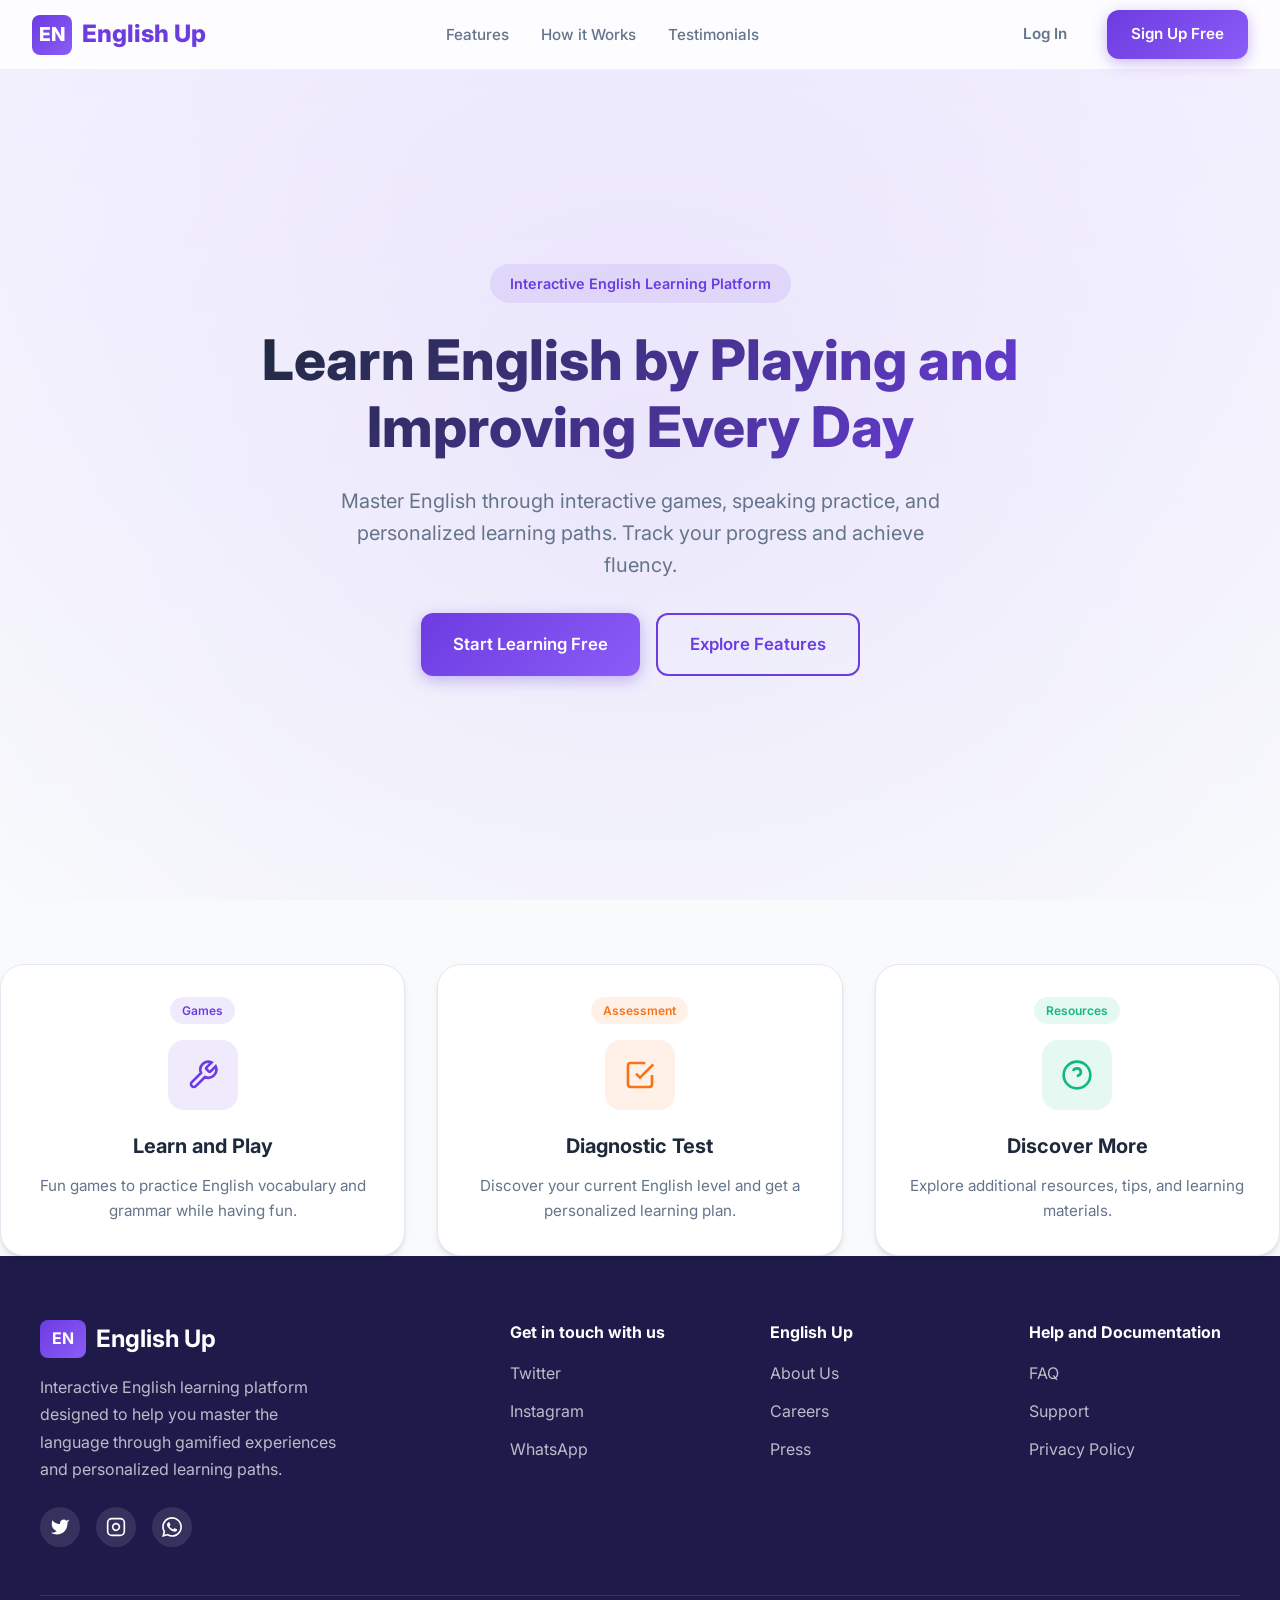
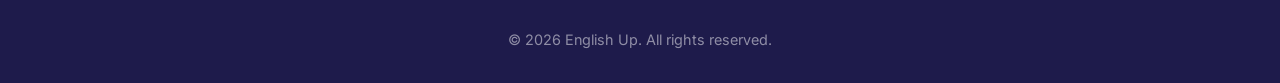
==== index.html @ 5de770d5 "feat: implement base web application structure with dashboard, learning modules, and Supabase integr" ====
<!DOCTYPE html>
<html lang="en">
<head>
  <meta charset="UTF-8">
  <meta name="viewport" content="width=device-width, initial-scale=1.0">
  <title>English Up - Learn English by Playing</title>
  <link rel="preconnect" href="https://fonts.googleapis.com">
  <link rel="preconnect" href="https://fonts.gstatic.com" crossorigin>
  <link href="https://fonts.googleapis.com/css2?family=Inter:wght@400;500;600;700;800&display=swap" rel="stylesheet">
  <link rel="stylesheet" href="css/styles.css">
</head>
<body>
  <nav class="navbar" id="navbar">
    <a href="index.html" class="nav-brand">
      <span class="brand-icon">EN</span>
      English Up
    </a>
    <ul class="nav-links">
      <li><a href="#features">Features</a></li>
      <li><a href="#how-it-works">How it Works</a></li>
      <li><a href="#testimonials">Testimonials</a></li>
    </ul>
    <div class="nav-actions">
      <a href="login.html" class="btn btn-ghost">Log In</a>
      <a href="login.html?mode=signup" class="btn btn-primary">Sign Up Free</a>
    </div>
  </nav>

  <section class="hero">
    <div class="hero-content">
      <span class="hero-badge">Interactive English Learning Platform</span>
      <h1>Learn English by Playing and Improving Every Day</h1>
      <p>Master English through interactive games, speaking practice, and personalized learning paths. Track your progress and achieve fluency.</p>
      <div class="hero-buttons">
        <a href="login.html?mode=signup" class="btn btn-primary btn-lg">Start Learning Free</a>
        <a href="#features" class="btn btn-outline btn-lg">Explore Features</a>
      </div>
    </div>
  </section>

  <section class="hero-features" id="features">
    <div class="feature-card slide-up">
      <span class="feature-tag tag-purple">Games</span>
      <div class="feature-icon purple">
        <svg width="32" height="32" fill="none" stroke="currentColor" stroke-width="2" viewBox="0 0 24 24"><path d="M14.7 6.3a1 1 0 0 0 0 1.4l1.6 1.6a1 1 0 0 0 1.4 0l3.77-3.77a6 6 0 0 1-7.94 7.94l-6.91 6.91a2.12 2.12 0 0 1-3-3l6.91-6.91a6 6 0 0 1 7.94-7.94l-3.76 3.76z"/></svg>
      </div>
      <h3>Learn and Play</h3>
      <p>Fun games to practice English vocabulary and grammar while having fun.</p>
    </div>
    <a href="login.html?mode=signup" class="feature-card slide-up" style="animation-delay: 0.1s; text-decoration: none; color: inherit;">
      <span class="feature-tag tag-orange">Assessment</span>
      <div class="feature-icon orange">
        <svg width="32" height="32" fill="none" stroke="currentColor" stroke-width="2" viewBox="0 0 24 24"><path d="M9 11l3 3L22 4"/><path d="M21 12v7a2 2 0 0 1-2 2H5a2 2 0 0 1-2-2V5a2 2 0 0 1 2-2h11"/></svg>
      </div>
      <h3>Diagnostic Test</h3>
      <p>Discover your current English level and get a personalized learning plan.</p>
    </a>
    <div class="feature-card slide-up" style="animation-delay: 0.2s">
      <span class="feature-tag tag-green">Resources</span>
      <div class="feature-icon green">
        <svg width="32" height="32" fill="none" stroke="currentColor" stroke-width="2" viewBox="0 0 24 24"><circle cx="12" cy="12" r="10"/><path d="M9.09 9a3 3 0 0 1 5.83 1c0 2-3 3-3 3"/><path d="M12 17h.01"/></svg>
      </div>
      <h3>Discover More</h3>
      <p>Explore additional resources, tips, and learning materials.</p>
    </div>
  </section>

  <section class="footer" id="footer">
    <div class="footer-content">
      <div class="footer-brand">
        <h3>
          <span class="brand-icon" style="background: var(--primary-gradient); color: white; padding: 6px 12px; border-radius: 8px; font-size: 1rem;">EN</span>
          English Up
        </h3>
        <p>Interactive English learning platform designed to help you master the language through gamified experiences and personalized learning paths.</p>
        <div class="social-links">
          <a href="#" onclick="return false;" aria-label="Twitter">
            <svg width="20" height="20" fill="currentColor" viewBox="0 0 24 24"><path d="M23 3a10.9 10.9 0 0 1-3.14 1.53 4.48 4.48 0 0 0-7.86 3v1A10.66 10.66 0 0 1 3 4s-4 9 5 13a11.64 11.64 0 0 1-7 2c9 5 20 0 20-11.5a4.5 4.5 0 0 0-.08-.83A7.72 7.72 0 0 0 23 3z"/></svg>
          </a>
          <a href="#" onclick="return false;" aria-label="Instagram">
            <svg width="20" height="20" fill="none" stroke="currentColor" stroke-width="2" viewBox="0 0 24 24"><rect x="2" y="2" width="20" height="20" rx="5" ry="5"/><path d="M16 11.37A4 4 0 1 1 12.63 8 4 4 0 0 1 16 11.37z"/><line x1="17.5" y1="6.5" x2="17.51" y2="6.5"/></svg>
          </a>
          <a href="#" onclick="return false;" aria-label="WhatsApp">
            <svg width="20" height="20" fill="currentColor" viewBox="0 0 24 24"><path d="M17.472 14.382c-.297-.149-1.758-.867-2.03-.967-.273-.099-.471-.148-.67.15-.197.297-.767.966-.94 1.164-.173.199-.347.223-.644.075-.297-.15-1.255-.463-2.39-1.475-.883-.788-1.48-1.761-1.653-2.059-.173-.297-.018-.458.13-.606.134-.133.298-.347.446-.52.149-.174.198-.298.298-.497.099-.198.05-.371-.025-.52-.075-.149-.669-1.612-.916-2.207-.242-.579-.487-.5-.669-.51-.173-.008-.371-.01-.57-.01-.198 0-.52.074-.792.372-.272.297-1.04 1.016-1.04 2.479 0 1.462 1.065 2.875 1.213 3.074.149.198 2.096 3.2 5.077 4.487.709.306 1.262.489 1.694.625.712.227 1.36.195 1.871.118.571-.085 1.758-.719 2.006-1.413.248-.694.248-1.289.173-1.413-.074-.124-.272-.198-.57-.347m-5.421 7.403h-.004a9.87 9.87 0 01-5.031-1.378l-.361-.214-3.741.982.998-3.648-.235-.374a9.86 9.86 0 01-1.51-5.26c.001-5.45 4.436-9.884 9.888-9.884 2.64 0 5.122 1.03 6.988 2.898a9.825 9.825 0 012.893 6.994c-.003 5.45-4.437 9.884-9.885 9.884m8.413-18.297A11.815 11.815 0 0012.05 0C5.495 0 .16 5.335.157 11.892c0 2.096.547 4.142 1.588 5.945L.057 24l6.305-1.654a11.882 11.882 0 005.683 1.448h.005c6.554 0 11.89-5.335 11.893-11.893a11.821 11.821 0 00-3.48-8.413z"/></svg>
          </a>
        </div>
      </div>
      <div class="footer-links">
        <h4>Get in touch with us</h4>
        <ul>
          <li><a href="#" onclick="return false;">Twitter</a></li>
          <li><a href="#" onclick="return false;">Instagram</a></li>
          <li><a href="#" onclick="return false;">WhatsApp</a></li>
        </ul>
      </div>
      <div class="footer-links">
        <h4>English Up</h4>
        <ul>
          <li><a href="#" onclick="return false;">About Us</a></li>
          <li><a href="#" onclick="return false;">Careers</a></li>
          <li><a href="#" onclick="return false;">Press</a></li>
        </ul>
      </div>
      <div class="footer-links">
        <h4>Help and Documentation</h4>
        <ul>
          <li><a href="#" onclick="return false;">FAQ</a></li>
          <li><a href="#" onclick="return false;">Support</a></li>
          <li><a href="#" onclick="return false;">Privacy Policy</a></li>
        </ul>
      </div>
    </div>
    <div class="footer-bottom">
      <p>&copy; <script>document.write(new Date().getFullYear())</script> English Up. All rights reserved.</p>
    </div>
  </section>

  <script src="js/supabase.js"></script>
  <script src="js/supabase-config.js"></script>
  <script src="js/main.js"></script>
</body>
</html>
---- css/styles.css ----
:root {
  --primary: #6C3CE1;
  --primary-dark: #5A2CC0;
  --primary-light: #8B5CF6;
  --primary-gradient: linear-gradient(135deg, #6C3CE1 0%, #8B5CF6 100%);
  --secondary: #F97316;
  --secondary-light: #FB923C;
  --success: #10B981;
  --danger: #EF4444;
  --warning: #F59E0B;
  --bg-main: #F8FAFC;
  --bg-card: #FFFFFF;
  --bg-dark: #1E1B4B;
  --text-primary: #1E293B;
  --text-secondary: #64748B;
  --text-light: #94A3B8;
  --border: #E2E8F0;
  --shadow-sm: 0 1px 2px rgba(0,0,0,0.05);
  --shadow-md: 0 4px 6px -1px rgba(0,0,0,0.1), 0 2px 4px -2px rgba(0,0,0,0.1);
  --shadow-lg: 0 10px 15px -3px rgba(0,0,0,0.1), 0 4px 6px -4px rgba(0,0,0,0.1);
  --shadow-xl: 0 20px 25px -5px rgba(0,0,0,0.1), 0 8px 10px -6px rgba(0,0,0,0.1);
  --shadow-glow: 0 0 40px rgba(108, 60, 225, 0.3);
  --radius-sm: 8px;
  --radius-md: 12px;
  --radius-lg: 16px;
  --radius-xl: 24px;
  --radius-full: 9999px;
  --transition: all 0.3s cubic-bezier(0.4, 0, 0.2, 1);
}

* {
  margin: 0;
  padding: 0;
  box-sizing: border-box;
}

body {
  font-family: 'Inter', -apple-system, BlinkMacSystemFont, 'Segoe UI', Roboto, sans-serif;
  background: var(--bg-main);
  color: var(--text-primary);
  line-height: 1.6;
  overflow-x: hidden;
}

/* ===== HEADER / NAVBAR ===== */
.navbar {
  position: fixed;
  top: 0;
  left: 0;
  right: 0;
  z-index: 1000;
  background: rgba(255, 255, 255, 0.85);
  backdrop-filter: blur(20px);
  -webkit-backdrop-filter: blur(20px);
  border-bottom: 1px solid rgba(226, 232, 240, 0.5);
  padding: 0 2rem;
  height: 70px;
  display: flex;
  align-items: center;
  justify-content: space-between;
  transition: var(--transition);
}

.navbar.scrolled {
  box-shadow: var(--shadow-md);
}

.nav-brand {
  display: flex;
  align-items: center;
  gap: 10px;
  font-size: 1.5rem;
  font-weight: 800;
  color: var(--primary);
  text-decoration: none;
}

.nav-brand .brand-icon {
  width: 40px;
  height: 40px;
  background: var(--primary-gradient);
  border-radius: var(--radius-sm);
  display: flex;
  align-items: center;
  justify-content: center;
  color: white;
  font-size: 1.2rem;
}

.nav-links {
  display: flex;
  align-items: center;
  gap: 2rem;
  list-style: none;
}

.nav-links a {
  text-decoration: none;
  color: var(--text-secondary);
  font-weight: 500;
  font-size: 0.95rem;
  transition: var(--transition);
  position: relative;
}

.nav-links a:hover {
  color: var(--primary);
}

.nav-links a::after {
  content: '';
  position: absolute;
  bottom: -4px;
  left: 0;
  width: 0;
  height: 2px;
  background: var(--primary-gradient);
  transition: var(--transition);
}

.nav-links a:hover::after {
  width: 100%;
}

.nav-actions {
  display: flex;
  align-items: center;
  gap: 1rem;
}

.nav-user {
  display: flex;
  align-items: center;
  gap: 8px;
  padding: 6px 12px;
  border-radius: var(--radius-full);
  background: var(--bg-main);
  cursor: pointer;
  transition: var(--transition);
}

.nav-user:hover {
  background: var(--border);
}

.nav-user-avatar {
  width: 32px;
  height: 32px;
  border-radius: 50%;
  background: var(--primary-gradient);
  display: flex;
  align-items: center;
  justify-content: center;
  color: white;
  font-weight: 600;
  font-size: 0.85rem;
}

/* ===== BUTTONS ===== */
.btn {
  display: inline-flex;
  align-items: center;
  justify-content: center;
  gap: 8px;
  padding: 12px 24px;
  border: none;
  border-radius: var(--radius-md);
  font-weight: 600;
  font-size: 0.95rem;
  cursor: pointer;
  transition: var(--transition);
  text-decoration: none;
}

.btn-primary {
  background: var(--primary-gradient);
  color: white;
  box-shadow: 0 4px 15px rgba(108, 60, 225, 0.35);
}

.btn-primary:hover {
  transform: translateY(-2px);
  box-shadow: 0 8px 25px rgba(108, 60, 225, 0.45);
}

.btn-secondary {
  background: var(--secondary);
  color: white;
  box-shadow: 0 4px 15px rgba(249, 115, 22, 0.35);
}

.btn-secondary:hover {
  background: var(--secondary-light);
  transform: translateY(-2px);
}

.btn-outline {
  background: transparent;
  color: var(--primary);
  border: 2px solid var(--primary);
}

.btn-outline:hover {
  background: var(--primary);
  color: white;
}

.btn-ghost {
  background: transparent;
  color: var(--text-secondary);
}

.btn-ghost:hover {
  background: var(--bg-main);
  color: var(--primary);
}

.btn-lg {
  padding: 16px 32px;
  font-size: 1.05rem;
}

.btn-sm {
  padding: 8px 16px;
  font-size: 0.85rem;
}

.btn-icon {
  width: 44px;
  height: 44px;
  padding: 0;
  border-radius: var(--radius-full);
}

/* ===== CARDS ===== */
.card {
  background: var(--bg-card);
  border-radius: var(--radius-lg);
  padding: 1.5rem;
  box-shadow: var(--shadow-sm);
  border: 1px solid var(--border);
  transition: var(--transition);
}

.card:hover {
  box-shadow: var(--shadow-lg);
  transform: translateY(-4px);
}

.card-glass {
  background: rgba(255, 255, 255, 0.7);
  backdrop-filter: blur(20px);
  border: 1px solid rgba(255, 255, 255, 0.3);
}

.card-gradient {
  background: var(--primary-gradient);
  color: white;
  border: none;
}

.card-gradient:hover {
  box-shadow: var(--shadow-glow);
}

/* ===== LANDING PAGE ===== */
.hero {
  min-height: 100vh;
  display: flex;
  align-items: center;
  justify-content: center;
  text-align: center;
  padding: 100px 2rem 60px;
  background: linear-gradient(180deg, #F3F0FF 0%, var(--bg-main) 100%);
  position: relative;
  overflow: hidden;
}

.hero::before {
  content: '';
  position: absolute;
  top: -50%;
  left: -50%;
  width: 200%;
  height: 200%;
  background: radial-gradient(circle, rgba(108, 60, 225, 0.08) 0%, transparent 50%);
  animation: pulse 8s ease-in-out infinite;
}

@keyframes pulse {
  0%, 100% { transform: scale(1); opacity: 0.5; }
  50% { transform: scale(1.1); opacity: 0.8; }
}

.hero-content {
  max-width: 800px;
  position: relative;
  z-index: 1;
}

.hero-badge {
  display: inline-flex;
  align-items: center;
  gap: 8px;
  padding: 8px 20px;
  background: rgba(108, 60, 225, 0.1);
  color: var(--primary);
  border-radius: var(--radius-full);
  font-weight: 600;
  font-size: 0.9rem;
  margin-bottom: 1.5rem;
}

.hero h1 {
  font-size: 3.5rem;
  font-weight: 800;
  line-height: 1.2;
  margin-bottom: 1.5rem;
  background: linear-gradient(135deg, var(--text-primary) 0%, var(--primary) 100%);
  -webkit-background-clip: text;
  -webkit-text-fill-color: transparent;
  background-clip: text;
}

.hero p {
  font-size: 1.25rem;
  color: var(--text-secondary);
  margin-bottom: 2rem;
  max-width: 600px;
  margin-left: auto;
  margin-right: auto;
}

.hero-buttons {
  display: flex;
  gap: 1rem;
  justify-content: center;
  flex-wrap: wrap;
}

.hero-features {
  display: grid;
  grid-template-columns: repeat(3, 1fr);
  gap: 2rem;
  margin-top: 4rem;
}

.feature-card {
  background: var(--bg-card);
  border-radius: var(--radius-xl);
  padding: 2rem;
  text-align: center;
  box-shadow: var(--shadow-md);
  border: 1px solid var(--border);
  transition: var(--transition);
  position: relative;
  overflow: hidden;
}

.feature-card::before {
  content: '';
  position: absolute;
  top: 0;
  left: 0;
  right: 0;
  height: 4px;
  background: var(--primary-gradient);
  transform: scaleX(0);
  transition: var(--transition);
}

.feature-card:hover::before {
  transform: scaleX(1);
}

.feature-card:hover {
  transform: translateY(-8px);
  box-shadow: var(--shadow-xl);
}

.feature-icon {
  width: 70px;
  height: 70px;
  border-radius: var(--radius-lg);
  display: flex;
  align-items: center;
  justify-content: center;
  font-size: 2rem;
  margin: 0 auto 1.25rem;
}

.feature-icon.purple {
  background: rgba(108, 60, 225, 0.1);
  color: var(--primary);
}

.feature-icon.orange {
  background: rgba(249, 115, 22, 0.1);
  color: var(--secondary);
}

.feature-icon.green {
  background: rgba(16, 185, 129, 0.1);
  color: var(--success);
}

.feature-card h3 {
  font-size: 1.25rem;
  font-weight: 700;
  margin-bottom: 0.75rem;
  color: var(--text-primary);
}

.feature-card p {
  color: var(--text-secondary);
  font-size: 0.95rem;
  line-height: 1.6;
}

.feature-tag {
  display: inline-block;
  padding: 4px 12px;
  border-radius: var(--radius-full);
  font-size: 0.75rem;
  font-weight: 600;
  margin-bottom: 1rem;
}

.tag-purple {
  background: rgba(108, 60, 225, 0.1);
  color: var(--primary);
}

.tag-orange {
  background: rgba(249, 115, 22, 0.1);
  color: var(--secondary);
}

.tag-green {
  background: rgba(16, 185, 129, 0.1);
  color: var(--success);
}

/* ===== FOOTER ===== */
.footer {
  background: var(--bg-dark);
  color: white;
  padding: 4rem 2rem 2rem;
}

.footer-content {
  max-width: 1200px;
  margin: 0 auto;
  display: grid;
  grid-template-columns: 2fr 1fr 1fr 1fr;
  gap: 3rem;
}

.footer-brand {
  max-width: 300px;
}

.footer-brand h3 {
  font-size: 1.5rem;
  margin-bottom: 1rem;
  display: flex;
  align-items: center;
  gap: 10px;
}

.footer-brand p {
  color: rgba(255, 255, 255, 0.7);
  line-height: 1.7;
}

.footer-links h4 {
  font-size: 1rem;
  margin-bottom: 1rem;
  color: white;
}

.footer-links ul {
  list-style: none;
}

.footer-links li {
  margin-bottom: 0.75rem;
}

.footer-links a {
  color: rgba(255, 255, 255, 0.7);
  text-decoration: none;
  transition: var(--transition);
}

.footer-links a:hover {
  color: white;
}

.footer-bottom {
  max-width: 1200px;
  margin: 3rem auto 0;
  padding-top: 2rem;
  border-top: 1px solid rgba(255, 255, 255, 0.1);
  text-align: center;
  color: rgba(255, 255, 255, 0.5);
  font-size: 0.9rem;
}

.social-links {
  display: flex;
  gap: 1rem;
  margin-top: 1.5rem;
}

.social-links a {
  width: 40px;
  height: 40px;
  border-radius: var(--radius-full);
  background: rgba(255, 255, 255, 0.1);
  display: flex;
  align-items: center;
  justify-content: center;
  color: white;
  text-decoration: none;
  transition: var(--transition);
}

.social-links a:hover {
  background: var(--primary);
  transform: translateY(-3px);
}

/* ===== LOGIN PAGE ===== */
.auth-page {
  min-height: 100vh;
  display: flex;
  align-items: center;
  justify-content: center;
  padding: 2rem;
  background: linear-gradient(135deg, #F3F0FF 0%, #EDE9FE 50%, #F8FAFC 100%);
  position: relative;
}

.auth-container {
  width: 100%;
  max-width: 440px;
  position: relative;
}

.auth-card {
  background: var(--bg-card);
  border-radius: var(--radius-xl);
  padding: 2.5rem;
  box-shadow: var(--shadow-xl);
}

.auth-header {
  text-align: center;
  margin-bottom: 2rem;
}

.auth-icon {
  width: 60px;
  height: 60px;
  border-radius: var(--radius-lg);
  background: var(--primary-gradient);
  display: flex;
  align-items: center;
  justify-content: center;
  font-size: 1.5rem;
  color: white;
  margin: 0 auto 1rem;
}

.auth-header h1 {
  font-size: 1.75rem;
  font-weight: 700;
  margin-bottom: 0.5rem;
}

.auth-header p {
  color: var(--text-secondary);
  font-size: 0.95rem;
}

.streak-badge {
  display: inline-flex;
  align-items: center;
  gap: 6px;
  padding: 6px 14px;
  background: rgba(249, 115, 22, 0.1);
  color: var(--secondary);
  border-radius: var(--radius-full);
  font-size: 0.85rem;
  font-weight: 600;
  margin-top: 0.75rem;
}

.form-group {
  margin-bottom: 1.25rem;
}

.form-group label {
  display: block;
  font-weight: 600;
  font-size: 0.9rem;
  margin-bottom: 0.5rem;
  color: var(--text-primary);
}

.form-input {
  width: 100%;
  padding: 14px 16px;
  border: 2px solid var(--border);
  border-radius: var(--radius-md);
  font-size: 1rem;
  transition: var(--transition);
  background: var(--bg-main);
}

.form-input:focus {
  outline: none;
  border-color: var(--primary);
  background: white;
  box-shadow: 0 0 0 4px rgba(108, 60, 225, 0.1);
}

.form-input::placeholder {
  color: var(--text-light);
}

.form-options {
  display: flex;
  align-items: center;
  justify-content: space-between;
  margin-bottom: 1.5rem;
}

.checkbox-label {
  display: flex;
  align-items: center;
  gap: 8px;
  cursor: pointer;
  font-size: 0.9rem;
  color: var(--text-secondary);
}

.checkbox-label input[type="checkbox"] {
  width: 18px;
  height: 18px;
  accent-color: var(--primary);
}

.forgot-link {
  color: var(--primary);
  text-decoration: none;
  font-size: 0.9rem;
  font-weight: 500;
}

.forgot-link:hover {
  text-decoration: underline;
}

.btn-google {
  width: 100%;
  padding: 14px;
  background: white;
  border: 2px solid var(--border);
  border-radius: var(--radius-md);
  font-weight: 600;
  display: flex;
  align-items: center;
  justify-content: center;
  gap: 10px;
  cursor: pointer;
  transition: var(--transition);
  font-size: 0.95rem;
}

.btn-google:hover {
  background: var(--bg-main);
  border-color: var(--text-light);
}

.auth-footer {
  text-align: center;
  margin-top: 1.5rem;
  font-size: 0.9rem;
  color: var(--text-secondary);
}

.auth-footer a {
  color: var(--primary);
  text-decoration: none;
  font-weight: 600;
}

.auth-divider {
  display: flex;
  align-items: center;
  gap: 1rem;
  margin: 1.5rem 0;
  color: var(--text-light);
  font-size: 0.85rem;
}

.auth-divider::before,
.auth-divider::after {
  content: '';
  flex: 1;
  height: 1px;
  background: var(--border);
}

.auth-features {
  display: flex;
  justify-content: center;
  gap: 2rem;
  margin-top: 1.5rem;
  flex-wrap: wrap;
}

.auth-feature {
  display: flex;
  align-items: center;
  gap: 6px;
  font-size: 0.8rem;
  color: var(--text-light);
}

.auth-feature svg {
  color: var(--success);
}

/* ===== DASHBOARD ===== */
.dashboard {
  padding-top: 90px;
  min-height: 100vh;
}

.dashboard-header {
  padding: 2rem;
  text-align: center;
}

.dashboard-header h1 {
  font-size: 2rem;
  font-weight: 700;
  margin-bottom: 0.5rem;
}

.dashboard-header p {
  color: var(--text-secondary);
}

.dashboard-content {
  max-width: 1200px;
  margin: 0 auto;
  padding: 0 2rem 2rem;
}

.section-title {
  font-size: 0.85rem;
  font-weight: 600;
  text-transform: uppercase;
  letter-spacing: 1px;
  color: var(--text-light);
  margin-bottom: 1rem;
  padding-left: 0.5rem;
}

.modules-grid {
  display: grid;
  grid-template-columns: repeat(4, 1fr);
  gap: 1.5rem;
  margin-bottom: 2rem;
}

.module-card {
  background: var(--bg-card);
  border-radius: var(--radius-xl);
  padding: 1.5rem;
  box-shadow: var(--shadow-md);
  border: 1px solid var(--border);
  transition: var(--transition);
  cursor: pointer;
  position: relative;
  overflow: hidden;
}

.module-card::after {
  content: '';
  position: absolute;
  top: 0;
  left: 0;
  right: 0;
  height: 4px;
  transition: var(--transition);
}

.module-card.learn::after { background: var(--primary-gradient); }
.module-card.speaking::after { background: linear-gradient(135deg, #10B981, #34D399); }
.module-card.writing::after { background: linear-gradient(135deg, #F59E0B, #FBBF24); }
.module-card.challenge::after { background: linear-gradient(135deg, #EF4444, #F87171); }

.module-card:hover {
  transform: translateY(-6px);
  box-shadow: var(--shadow-xl);
}

.module-icon {
  width: 50px;
  height: 50px;
  border-radius: var(--radius-md);
  display: flex;
  align-items: center;
  justify-content: center;
  font-size: 1.5rem;
  margin-bottom: 1rem;
}

.module-icon.purple { background: rgba(108, 60, 225, 0.1); color: var(--primary); }
.module-icon.green { background: rgba(16, 185, 129, 0.1); color: var(--success); }
.module-icon.yellow { background: rgba(245, 158, 11, 0.1); color: var(--warning); }
.module-icon.red { background: rgba(239, 68, 68, 0.1); color: var(--danger); }

.module-card h3 {
  font-size: 1.1rem;
  font-weight: 700;
  margin-bottom: 0.5rem;
}

.module-card p {
  font-size: 0.85rem;
  color: var(--text-secondary);
  margin-bottom: 1rem;
  line-height: 1.5;
}

.module-progress {
  margin-top: auto;
}

.progress-bar {
  height: 8px;
  background: var(--bg-main);
  border-radius: var(--radius-full);
  overflow: hidden;
  margin-bottom: 0.5rem;
}

.progress-fill {
  height: 100%;
  border-radius: var(--radius-full);
  background: var(--primary-gradient);
  transition: width 1s ease;
}

.progress-fill.green { background: linear-gradient(135deg, #10B981, #34D399); }
.progress-fill.yellow { background: linear-gradient(135deg, #F59E0B, #FBBF24); }
.progress-fill.red { background: linear-gradient(135deg, #EF4444, #F87171); }

.progress-text {
  display: flex;
  justify-content: space-between;
  font-size: 0.8rem;
  color: var(--text-secondary);
}

/* ===== CHALLENGE CARD ===== */
.challenge-banner {
  background: linear-gradient(135deg, #FEF3C7 0%, #FDE68A 100%);
  border-radius: var(--radius-xl);
  padding: 1.5rem;
  display: flex;
  align-items: center;
  justify-content: space-between;
  margin-bottom: 2rem;
  border: 1px solid #FCD34D;
}

.challenge-info h3 {
  font-size: 1.25rem;
  font-weight: 700;
  color: #92400E;
  display: flex;
  align-items: center;
  gap: 8px;
}

.challenge-info p {
  color: #A16207;
  font-size: 0.9rem;
  margin-top: 0.25rem;
}

.challenge-timer {
  display: flex;
  align-items: center;
  gap: 6px;
  color: #B45309;
  font-weight: 600;
}

/* ===== STATS ROW ===== */
.stats-row {
  display: grid;
  grid-template-columns: repeat(3, 1fr);
  gap: 1.5rem;
  margin-bottom: 2rem;
}

.stat-card {
  background: var(--bg-card);
  border-radius: var(--radius-lg);
  padding: 1.5rem;
  box-shadow: var(--shadow-sm);
  border: 1px solid var(--border);
  text-align: center;
}

.stat-card h4 {
  font-size: 0.85rem;
  font-weight: 600;
  color: var(--text-light);
  text-transform: uppercase;
  letter-spacing: 0.5px;
  margin-bottom: 0.5rem;
}

.stat-value {
  font-size: 2rem;
  font-weight: 800;
  color: var(--primary);
}

.stat-value.green { color: var(--success); }
.stat-value.orange { color: var(--secondary); }

/* ===== DAILY STREAK ===== */
.streak-section {
  background: var(--bg-card);
  border-radius: var(--radius-xl);
  padding: 1.5rem;
  box-shadow: var(--shadow-sm);
  border: 1px solid var(--border);
  margin-bottom: 2rem;
}

.streak-header {
  display: flex;
  align-items: center;
  justify-content: space-between;
  margin-bottom: 1rem;
}

.streak-header h3 {
  font-size: 1.1rem;
  font-weight: 700;
  display: flex;
  align-items: center;
  gap: 8px;
}

.streak-days {
  display: flex;
  gap: 8px;
}

.streak-day {
  width: 44px;
  height: 44px;
  border-radius: var(--radius-md);
  display: flex;
  flex-direction: column;
  align-items: center;
  justify-content: center;
  font-size: 0.7rem;
  font-weight: 600;
  border: 2px solid var(--border);
  background: var(--bg-main);
  color: var(--text-light);
}

.streak-day.completed {
  background: var(--primary-gradient);
  border-color: var(--primary);
  color: white;
}

.streak-day.today {
  border-color: var(--secondary);
  background: rgba(249, 115, 22, 0.1);
  color: var(--secondary);
}

.streak-day .day-label {
  font-size: 0.6rem;
  text-transform: uppercase;
}

/* ===== DIAGNOSTIC TEST ===== */
.test-page {
  padding-top: 90px;
  min-height: 100vh;
  background: var(--bg-main);
}

.test-container {
  max-width: 800px;
  margin: 0 auto;
  padding: 2rem;
}

.test-header {
  text-align: center;
  margin-bottom: 2rem;
}

.test-header h1 {
  font-size: 1.75rem;
  font-weight: 700;
  margin-bottom: 0.5rem;
}

.test-header p {
  color: var(--text-secondary);
}

.test-progress {
  display: flex;
  align-items: center;
  gap: 0.5rem;
  margin-bottom: 2rem;
}

.test-progress-bar {
  flex: 1;
  height: 8px;
  background: var(--border);
  border-radius: var(--radius-full);
  overflow: hidden;
}

.test-progress-fill {
  height: 100%;
  background: var(--primary-gradient);
  border-radius: var(--radius-full);
  transition: width 0.5s ease;
}

.test-progress-text {
  font-weight: 600;
  color: var(--primary);
  font-size: 0.9rem;
  min-width: 50px;
  text-align: right;
}

.question-card {
  background: var(--bg-card);
  border-radius: var(--radius-xl);
  padding: 2rem;
  box-shadow: var(--shadow-md);
  border: 1px solid var(--border);
  margin-bottom: 1.5rem;
}

.question-number {
  display: inline-flex;
  align-items: center;
  gap: 6px;
  padding: 4px 12px;
  background: rgba(108, 60, 225, 0.1);
  color: var(--primary);
  border-radius: var(--radius-full);
  font-size: 0.8rem;
  font-weight: 600;
  margin-bottom: 1rem;
}

.question-text {
  font-size: 1.1rem;
  font-weight: 600;
  margin-bottom: 1.5rem;
  line-height: 1.6;
}

.options-list {
  display: flex;
  flex-direction: column;
  gap: 0.75rem;
}

.option-item {
  display: flex;
  align-items: center;
  gap: 12px;
  padding: 14px 16px;
  border: 2px solid var(--border);
  border-radius: var(--radius-md);
  cursor: pointer;
  transition: var(--transition);
}

.option-item:hover {
  border-color: var(--primary-light);
  background: rgba(108, 60, 225, 0.03);
}

.option-item.selected {
  border-color: var(--primary);
  background: rgba(108, 60, 225, 0.05);
}

.option-item.correct {
  border-color: var(--success);
  background: rgba(16, 185, 129, 0.05);
}

.option-item.incorrect {
  border-color: var(--danger);
  background: rgba(239, 68, 68, 0.05);
}

.option-radio {
  width: 22px;
  height: 22px;
  border: 2px solid var(--border);
  border-radius: 50%;
  display: flex;
  align-items: center;
  justify-content: center;
  flex-shrink: 0;
  transition: var(--transition);
}

.option-item.selected .option-radio {
  border-color: var(--primary);
  background: var(--primary);
}

.option-item.selected .option-radio::after {
  content: '';
  width: 8px;
  height: 8px;
  background: white;
  border-radius: 50%;
}

.option-text {
  font-weight: 500;
}

.question-nav {
  display: flex;
  justify-content: space-between;
  margin-top: 2rem;
}

/* ===== ACTIVITIES PAGE ===== */
.activities-page {
  padding-top: 90px;
  min-height: 100vh;
}

.activities-container {
  max-width: 1200px;
  margin: 0 auto;
  padding: 2rem;
  display: grid;
  grid-template-columns: 250px 1fr;
  gap: 2rem;
}

.sidebar {
  background: var(--bg-card);
  border-radius: var(--radius-xl);
  padding: 1.5rem;
  box-shadow: var(--shadow-sm);
  border: 1px solid var(--border);
  height: fit-content;
  position: sticky;
  top: 90px;
}

.sidebar-title {
  font-size: 0.85rem;
  font-weight: 600;
  text-transform: uppercase;
  letter-spacing: 1px;
  color: var(--text-light);
  margin-bottom: 1rem;
}

.sidebar-menu {
  list-style: none;
}

.sidebar-menu li {
  margin-bottom: 0.5rem;
}

.sidebar-menu a {
  display: flex;
  align-items: center;
  gap: 10px;
  padding: 12px 14px;
  border-radius: var(--radius-md);
  text-decoration: none;
  color: var(--text-secondary);
  font-weight: 500;
  transition: var(--transition);
}

.sidebar-menu a:hover {
  background: var(--bg-main);
  color: var(--primary);
}

.sidebar-menu a.active {
  background: var(--primary);
  color: white;
}

.activity-main {
  min-width: 0;
}

.activity-header {
  display: flex;
  align-items: center;
  justify-content: space-between;
  margin-bottom: 1.5rem;
}

.activity-header h1 {
  font-size: 1.5rem;
  font-weight: 700;
}

.activity-content {
  background: var(--bg-card);
  border-radius: var(--radius-xl);
  padding: 2rem;
  box-shadow: var(--shadow-md);
  border: 1px solid var(--border);
}

.instruction-box {
  background: var(--bg-main);
  border-radius: var(--radius-md);
  padding: 1.25rem;
  margin-bottom: 1.5rem;
  border-left: 4px solid var(--primary);
}

.instruction-box h4 {
  font-size: 0.85rem;
  color: var(--text-light);
  text-transform: uppercase;
  letter-spacing: 0.5px;
  margin-bottom: 0.5rem;
}

.instruction-box p {
  color: var(--text-primary);
  font-weight: 500;
}

.fill-blank {
  font-size: 1.1rem;
  line-height: 2;
  margin-bottom: 1.5rem;
}

.blank {
  display: inline-block;
  min-width: 120px;
  border-bottom: 2px dashed var(--primary);
  margin: 0 4px;
  padding: 2px 8px;
  color: var(--primary);
  font-weight: 600;
}

.answer-options {
  display: grid;
  grid-template-columns: repeat(2, 1fr);
  gap: 1rem;
  margin-bottom: 1.5rem;
}

.answer-option {
  padding: 14px 16px;
  border: 2px solid var(--border);
  border-radius: var(--radius-md);
  text-align: center;
  cursor: pointer;
  transition: var(--transition);
  font-weight: 500;
}

.answer-option:hover {
  border-color: var(--primary-light);
}

.answer-option.selected {
  border-color: var(--primary);
  background: rgba(108, 60, 225, 0.05);
}

.feedback-box {
  padding: 1.25rem;
  border-radius: var(--radius-md);
  margin-bottom: 1.5rem;
}

.feedback-box.correct {
  background: rgba(16, 185, 129, 0.1);
  border: 1px solid rgba(16, 185, 129, 0.3);
}

.feedback-box.incorrect {
  background: rgba(239, 68, 68, 0.1);
  border: 1px solid rgba(239, 68, 68, 0.3);
}

.feedback-title {
  display: flex;
  align-items: center;
  gap: 8px;
  font-weight: 700;
  margin-bottom: 0.5rem;
}

.feedback-box.correct .feedback-title { color: var(--success); }
.feedback-box.incorrect .feedback-title { color: var(--danger); }

.feedback-text {
  font-size: 0.9rem;
  color: var(--text-secondary);
  line-height: 1.6;
}

.stats-sidebar {
  background: var(--bg-card);
  border-radius: var(--radius-xl);
  padding: 1.5rem;
  box-shadow: var(--shadow-sm);
  border: 1px solid var(--border);
  margin-top: 1.5rem;
}

.stats-sidebar h3 {
  font-size: 1.1rem;
  font-weight: 700;
  margin-bottom: 1rem;
  display: flex;
  align-items: center;
  gap: 8px;
}

.stat-row {
  display: flex;
  justify-content: space-between;
  align-items: center;
  padding: 0.75rem 0;
  border-bottom: 1px solid var(--border);
}

.stat-row:last-child {
  border-bottom: none;
}

.stat-label {
  color: var(--text-secondary);
  font-size: 0.9rem;
}

.stat-number {
  font-weight: 700;
  font-size: 1.1rem;
}

.stat-number.green { color: var(--success); }
.stat-number.red { color: var(--danger); }

/* ===== SPEAKING PAGE ===== */
.speaking-page {
  padding-top: 90px;
  min-height: 100vh;
}

.speaking-container {
  max-width: 900px;
  margin: 0 auto;
  padding: 2rem;
}

.speaking-content {
  background: var(--bg-card);
  border-radius: var(--radius-xl);
  padding: 2rem;
  box-shadow: var(--shadow-md);
  border: 1px solid var(--border);
  text-align: center;
}

.sentence-display {
  background: var(--bg-main);
  border-radius: var(--radius-lg);
  padding: 2rem;
  margin-bottom: 2rem;
  font-size: 1.25rem;
  font-weight: 500;
  line-height: 1.6;
  color: var(--text-primary);
}

.recording-section {
  margin-bottom: 2rem;
}

.mic-status {
  display: flex;
  justify-content: center;
  gap: 2rem;
  margin-bottom: 1.5rem;
}

.mic-indicator {
  display: flex;
  flex-direction: column;
  align-items: center;
  gap: 0.5rem;
}

.mic-dot {
  width: 48px;
  height: 48px;
  border-radius: 50%;
  display: flex;
  align-items: center;
  justify-content: center;
  font-size: 1.25rem;
}

.mic-dot.active {
  background: rgba(16, 185, 129, 0.1);
  color: var(--success);
}

.mic-dot.recording {
  background: rgba(239, 68, 68, 0.1);
  color: var(--danger);
  animation: pulse-red 1.5s infinite;
}

.mic-dot.pending {
  background: rgba(245, 158, 11, 0.1);
  color: var(--warning);
}

.mic-dot.idle {
  background: var(--bg-main);
  color: var(--text-light);
}

@keyframes pulse-red {
  0%, 100% { transform: scale(1); box-shadow: 0 0 0 0 rgba(239, 68, 68, 0.4); }
  50% { transform: scale(1.05); box-shadow: 0 0 0 10px rgba(239, 68, 68, 0); }
}

.mic-label {
  font-size: 0.8rem;
  color: var(--text-secondary);
}

.record-btn {
  width: 80px;
  height: 80px;
  border-radius: 50%;
  background: var(--danger);
  border: none;
  color: white;
  font-size: 2rem;
  cursor: pointer;
  transition: var(--transition);
  box-shadow: 0 4px 20px rgba(239, 68, 68, 0.4);
}

.record-btn:hover {
  transform: scale(1.1);
}

.record-btn.recording {
  animation: pulse-record 1.5s infinite;
}

@keyframes pulse-record {
  0%, 100% { box-shadow: 0 0 0 0 rgba(239, 68, 68, 0.4); }
  50% { box-shadow: 0 0 0 20px rgba(239, 68, 68, 0); }
}

.pronunciation-score {
  background: var(--bg-main);
  border-radius: var(--radius-lg);
  padding: 1.5rem;
  margin-top: 1.5rem;
}

.score-value {
  font-size: 3rem;
  font-weight: 800;
  color: var(--success);
}

.score-label {
  font-size: 0.9rem;
  color: var(--text-secondary);
  margin-top: 0.25rem;
}

.tips-box {
  background: rgba(108, 60, 225, 0.05);
  border: 1px solid rgba(108, 60, 225, 0.2);
  border-radius: var(--radius-md);
  padding: 1.25rem;
  margin-top: 1.5rem;
  text-align: left;
}

.tips-box h4 {
  color: var(--primary);
  font-size: 0.9rem;
  margin-bottom: 0.5rem;
}

.tips-box p {
  font-size: 0.9rem;
  color: var(--text-secondary);
  line-height: 1.6;
}

/* ===== PROGRESS PAGE ===== */
.progress-page {
  padding-top: 90px;
  min-height: 100vh;
}

.progress-container {
  max-width: 1200px;
  margin: 0 auto;
  padding: 2rem;
}

.progress-header {
  display: flex;
  align-items: center;
  justify-content: space-between;
  margin-bottom: 2rem;
}

.progress-header h1 {
  font-size: 1.75rem;
  font-weight: 700;
}

.progress-tabs {
  display: flex;
  gap: 0.5rem;
}

.progress-tab {
  padding: 8px 20px;
  border-radius: var(--radius-full);
  border: none;
  background: var(--bg-card);
  color: var(--text-secondary);
  font-weight: 500;
  cursor: pointer;
  transition: var(--transition);
}

.progress-tab.active {
  background: var(--primary);
  color: white;
}

.progress-tab:hover:not(.active) {
  background: var(--bg-main);
}

.level-badge {
  display: inline-flex;
  align-items: center;
  gap: 8px;
  padding: 8px 20px;
  background: var(--primary-gradient);
  color: white;
  border-radius: var(--radius-full);
  font-weight: 700;
  font-size: 1.1rem;
  margin-bottom: 2rem;
}

.overview-grid {
  display: grid;
  grid-template-columns: repeat(4, 1fr);
  gap: 1.5rem;
  margin-bottom: 2rem;
}

.overview-card {
  background: var(--bg-card);
  border-radius: var(--radius-xl);
  padding: 1.5rem;
  box-shadow: var(--shadow-sm);
  border: 1px solid var(--border);
  text-align: center;
}

.overview-card .icon {
  width: 50px;
  height: 50px;
  border-radius: var(--radius-md);
  display: flex;
  align-items: center;
  justify-content: center;
  font-size: 1.5rem;
  margin: 0 auto 1rem;
}

.overview-card .icon.purple { background: rgba(108, 60, 225, 0.1); color: var(--primary); }
.overview-card .icon.green { background: rgba(16, 185, 129, 0.1); color: var(--success); }
.overview-card .icon.orange { background: rgba(249, 115, 22, 0.1); color: var(--secondary); }
.overview-card .icon.blue { background: rgba(59, 130, 246, 0.1); color: #3B82F6; }

.overview-card .value {
  font-size: 2rem;
  font-weight: 800;
  color: var(--text-primary);
  margin-bottom: 0.25rem;
}

.overview-card .label {
  font-size: 0.85rem;
  color: var(--text-secondary);
}

.modules-overview {
  display: grid;
  grid-template-columns: repeat(2, 1fr);
  gap: 1.5rem;
  margin-bottom: 2rem;
}

.module-overview-card {
  background: var(--bg-card);
  border-radius: var(--radius-xl);
  padding: 1.5rem;
  box-shadow: var(--shadow-sm);
  border: 1px solid var(--border);
}

.module-overview-header {
  display: flex;
  align-items: center;
  justify-content: space-between;
  margin-bottom: 1rem;
}

.module-overview-header h3 {
  font-size: 1.1rem;
  font-weight: 700;
}

.module-overview-header .percentage {
  font-weight: 700;
  color: var(--primary);
}

.accuracy-bars {
  display: flex;
  flex-direction: column;
  gap: 1rem;
}

.accuracy-item {
  display: flex;
  align-items: center;
  gap: 1rem;
}

.accuracy-item .label {
  min-width: 80px;
  font-size: 0.85rem;
  color: var(--text-secondary);
}

.accuracy-item .bar {
  flex: 1;
  height: 10px;
  background: var(--bg-main);
  border-radius: var(--radius-full);
  overflow: hidden;
}

.accuracy-item .fill {
  height: 100%;
  border-radius: var(--radius-full);
  transition: width 1s ease;
}

.accuracy-item .fill.purple { background: var(--primary-gradient); }
.accuracy-item .fill.green { background: linear-gradient(135deg, #10B981, #34D399); }
.accuracy-item .fill.yellow { background: linear-gradient(135deg, #F59E0B, #FBBF24); }
.accuracy-item .fill.blue { background: linear-gradient(135deg, #3B82F6, #60A5FA); }

.accuracy-item .value {
  min-width: 45px;
  text-align: right;
  font-weight: 600;
  font-size: 0.9rem;
}

/* ===== UTILITIES ===== */
.text-center { text-align: center; }
.mt-1 { margin-top: 0.5rem; }
.mt-2 { margin-top: 1rem; }
.mt-3 { margin-top: 1.5rem; }
.mb-1 { margin-bottom: 0.5rem; }
.mb-2 { margin-bottom: 1rem; }
.mb-3 { margin-bottom: 1.5rem; }
.flex { display: flex; }
.items-center { align-items: center; }
.justify-between { justify-content: space-between; }
.gap-1 { gap: 0.5rem; }
.gap-2 { gap: 1rem; }

/* ===== RESPONSIVE ===== */
@media (max-width: 1024px) {
  .modules-grid {
    grid-template-columns: repeat(2, 1fr);
  }
  
  .overview-grid {
    grid-template-columns: repeat(2, 1fr);
  }
  
  .activities-container {
    grid-template-columns: 1fr;
  }
  
  .sidebar {
    position: static;
  }
  
  .footer-content {
    grid-template-columns: repeat(2, 1fr);
  }
}

@media (max-width: 768px) {
  .hero h1 {
    font-size: 2.5rem;
  }
  
  .hero-features {
    grid-template-columns: 1fr;
  }
  
  .modules-grid {
    grid-template-columns: 1fr;
  }
  
  .stats-row {
    grid-template-columns: 1fr;
  }
  
  .navbar {
    padding: 0 1rem;
  }
  
  .nav-links {
    display: none;
  }
  
  .footer-content {
    grid-template-columns: 1fr;
  }
  
  .mic-status {
    flex-wrap: wrap;
  }
  
  .answer-options {
    grid-template-columns: 1fr;
  }
  
  .modules-overview {
    grid-template-columns: 1fr;
  }
}

/* ===== ANIMATIONS ===== */
.fade-in {
  animation: fadeIn 0.5s ease forwards;
}

@keyframes fadeIn {
  from { opacity: 0; transform: translateY(20px); }
  to { opacity: 1; transform: translateY(0); }
}

.slide-up {
  animation: slideUp 0.6s ease forwards;
}

@keyframes slideUp {
  from { opacity: 0; transform: translateY(40px); }
  to { opacity: 1; transform: translateY(0); }
}

.scale-in {
  animation: scaleIn 0.4s ease forwards;
}

@keyframes scaleIn {
  from { opacity: 0; transform: scale(0.9); }
  to { opacity: 1; transform: scale(1); }
}
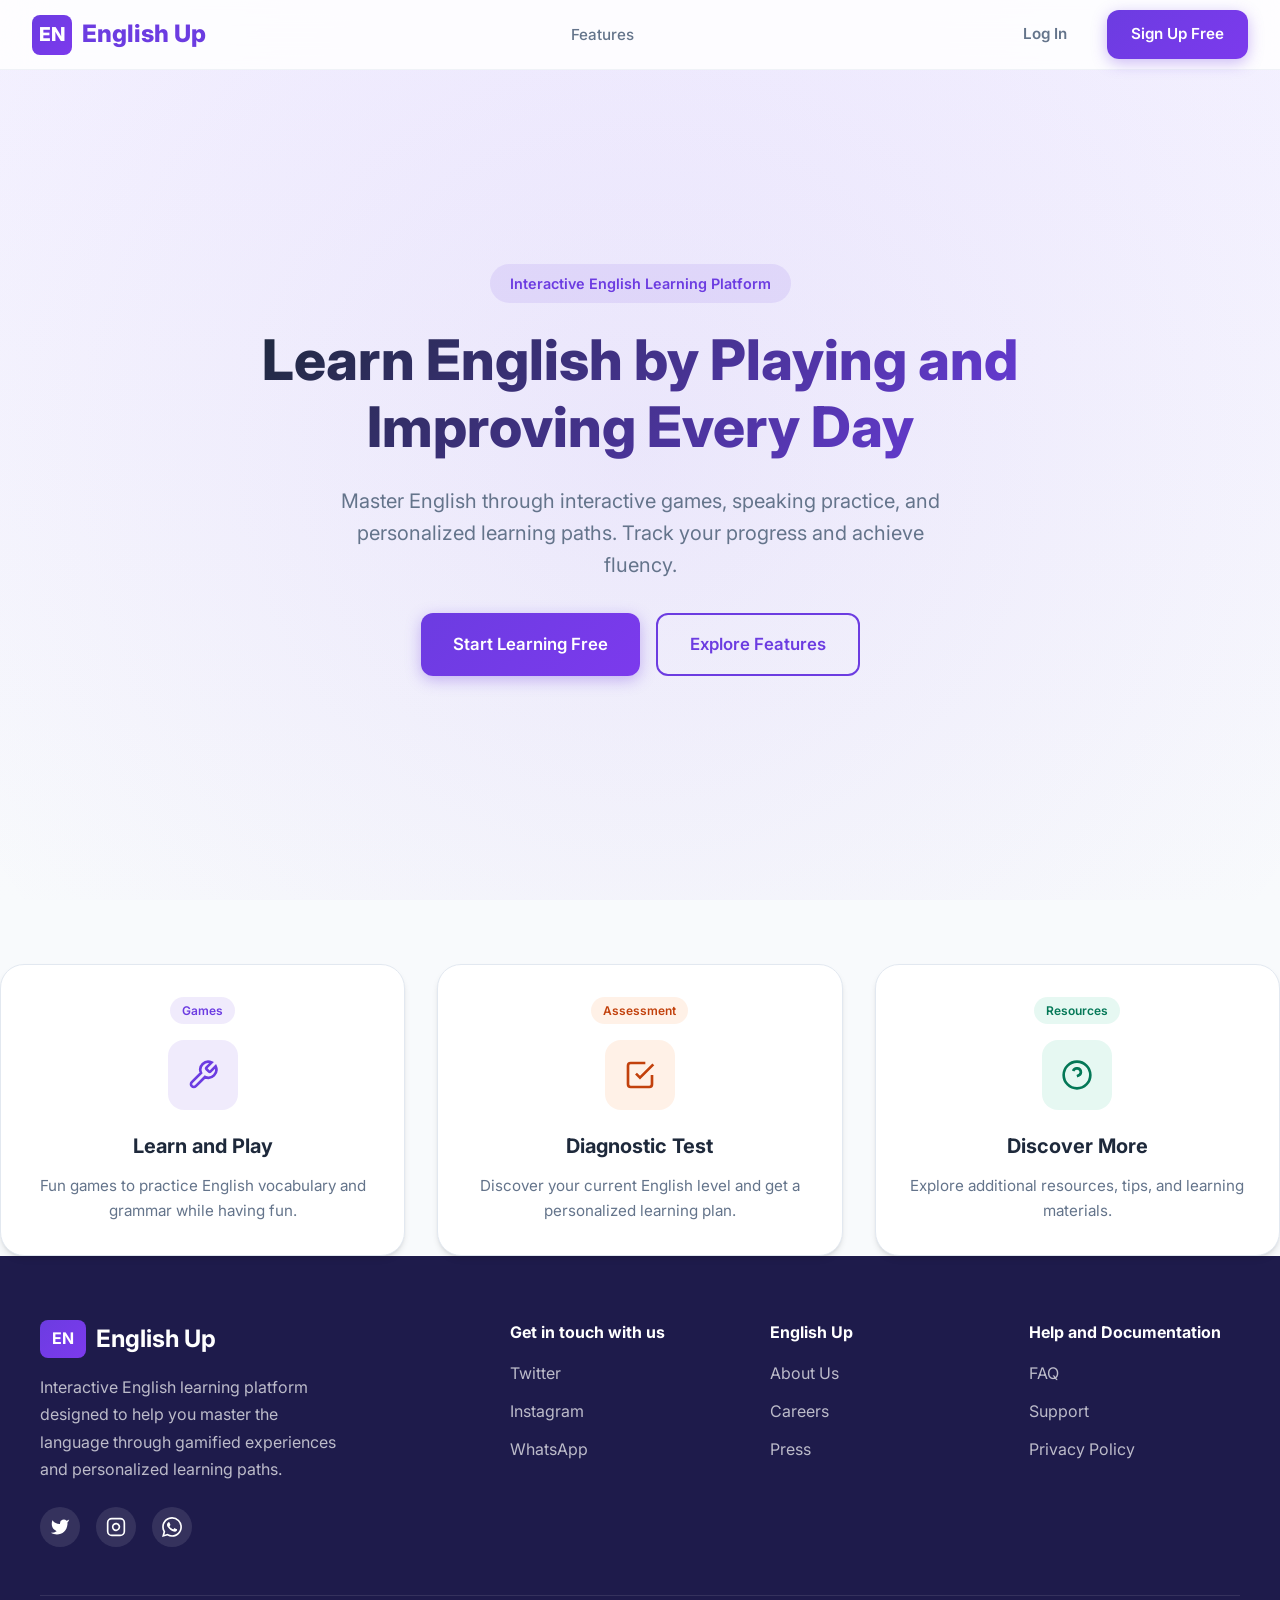
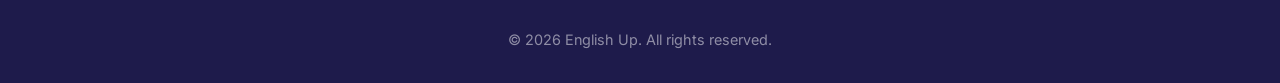
==== commit f609c9f7: "Mejoras completas de accesibilidad" ====
--- a/index.html
+++ b/index.html
@@ -1,5 +1,5 @@
 <!DOCTYPE html>
-<html lang="en">
+<html lang="en-US">
 <head>
   <meta charset="UTF-8">
   <meta name="viewport" content="width=device-width, initial-scale=1.0">
@@ -8,24 +8,32 @@
   <link rel="preconnect" href="https://fonts.gstatic.com" crossorigin>
   <link href="https://fonts.googleapis.com/css2?family=Inter:wght@400;500;600;700;800&display=swap" rel="stylesheet">
   <link rel="stylesheet" href="css/styles.css">
-</head>
+  <script>
+    (function redirectAuthCallback() {
+      const authParams = window.location.search + window.location.hash;
+      const hasAuthCallback = /access_token|refresh_token|type=(signup|recovery)|error=/.test(authParams);
+      if (hasAuthCallback) window.location.replace('login.html' + window.location.search + window.location.hash);
+    })();
+  </script></head>
 <body>
-  <nav class="navbar" id="navbar">
+  <a href="#main-content" class="skip-link">Skip to main content</a>
+  <header>
+  <nav class="navbar" id="navbar" aria-label="Main navigation">
     <a href="index.html" class="nav-brand">
-      <span class="brand-icon">EN</span>
+      <span class="brand-icon" aria-hidden="true">EN</span>
       English Up
     </a>
     <ul class="nav-links">
       <li><a href="#features">Features</a></li>
-      <li><a href="#how-it-works">How it Works</a></li>
-      <li><a href="#testimonials">Testimonials</a></li>
     </ul>
     <div class="nav-actions">
       <a href="login.html" class="btn btn-ghost">Log In</a>
       <a href="login.html?mode=signup" class="btn btn-primary">Sign Up Free</a>
     </div>
   </nav>
+  </header>
 
+  <main id="main-content">
   <section class="hero">
     <div class="hero-content">
       <span class="hero-badge">Interactive English Learning Platform</span>
@@ -38,10 +46,10 @@
     </div>
   </section>
 
-  <section class="hero-features" id="features">
+  <section class="hero-features" id="features" aria-label="Platform features">
     <div class="feature-card slide-up">
       <span class="feature-tag tag-purple">Games</span>
-      <div class="feature-icon purple">
+      <div class="feature-icon purple" aria-hidden="true">
         <svg width="32" height="32" fill="none" stroke="currentColor" stroke-width="2" viewBox="0 0 24 24"><path d="M14.7 6.3a1 1 0 0 0 0 1.4l1.6 1.6a1 1 0 0 0 1.4 0l3.77-3.77a6 6 0 0 1-7.94 7.94l-6.91 6.91a2.12 2.12 0 0 1-3-3l6.91-6.91a6 6 0 0 1 7.94-7.94l-3.76 3.76z"/></svg>
       </div>
       <h3>Learn and Play</h3>
@@ -49,7 +57,7 @@
     </div>
     <a href="login.html?mode=signup" class="feature-card slide-up" style="animation-delay: 0.1s; text-decoration: none; color: inherit;">
       <span class="feature-tag tag-orange">Assessment</span>
-      <div class="feature-icon orange">
+      <div class="feature-icon orange" aria-hidden="true">
         <svg width="32" height="32" fill="none" stroke="currentColor" stroke-width="2" viewBox="0 0 24 24"><path d="M9 11l3 3L22 4"/><path d="M21 12v7a2 2 0 0 1-2 2H5a2 2 0 0 1-2-2V5a2 2 0 0 1 2-2h11"/></svg>
       </div>
       <h3>Diagnostic Test</h3>
@@ -57,63 +65,64 @@
     </a>
     <div class="feature-card slide-up" style="animation-delay: 0.2s">
       <span class="feature-tag tag-green">Resources</span>
-      <div class="feature-icon green">
+      <div class="feature-icon green" aria-hidden="true">
         <svg width="32" height="32" fill="none" stroke="currentColor" stroke-width="2" viewBox="0 0 24 24"><circle cx="12" cy="12" r="10"/><path d="M9.09 9a3 3 0 0 1 5.83 1c0 2-3 3-3 3"/><path d="M12 17h.01"/></svg>
       </div>
       <h3>Discover More</h3>
       <p>Explore additional resources, tips, and learning materials.</p>
     </div>
   </section>
+  </main>
 
-  <section class="footer" id="footer">
+  <footer class="footer" id="footer" role="contentinfo">
     <div class="footer-content">
       <div class="footer-brand">
         <h3>
-          <span class="brand-icon" style="background: var(--primary-gradient); color: white; padding: 6px 12px; border-radius: 8px; font-size: 1rem;">EN</span>
+          <span class="brand-icon" style="background: var(--primary-gradient); color: white; padding: 6px 12px; border-radius: 8px; font-size: 1rem;" aria-hidden="true">EN</span>
           English Up
         </h3>
         <p>Interactive English learning platform designed to help you master the language through gamified experiences and personalized learning paths.</p>
         <div class="social-links">
-          <a href="#" onclick="return false;" aria-label="Twitter">
-            <svg width="20" height="20" fill="currentColor" viewBox="0 0 24 24"><path d="M23 3a10.9 10.9 0 0 1-3.14 1.53 4.48 4.48 0 0 0-7.86 3v1A10.66 10.66 0 0 1 3 4s-4 9 5 13a11.64 11.64 0 0 1-7 2c9 5 20 0 20-11.5a4.5 4.5 0 0 0-.08-.83A7.72 7.72 0 0 0 23 3z"/></svg>
-          </a>
-          <a href="#" onclick="return false;" aria-label="Instagram">
-            <svg width="20" height="20" fill="none" stroke="currentColor" stroke-width="2" viewBox="0 0 24 24"><rect x="2" y="2" width="20" height="20" rx="5" ry="5"/><path d="M16 11.37A4 4 0 1 1 12.63 8 4 4 0 0 1 16 11.37z"/><line x1="17.5" y1="6.5" x2="17.51" y2="6.5"/></svg>
-          </a>
-          <a href="#" onclick="return false;" aria-label="WhatsApp">
-            <svg width="20" height="20" fill="currentColor" viewBox="0 0 24 24"><path d="M17.472 14.382c-.297-.149-1.758-.867-2.03-.967-.273-.099-.471-.148-.67.15-.197.297-.767.966-.94 1.164-.173.199-.347.223-.644.075-.297-.15-1.255-.463-2.39-1.475-.883-.788-1.48-1.761-1.653-2.059-.173-.297-.018-.458.13-.606.134-.133.298-.347.446-.52.149-.174.198-.298.298-.497.099-.198.05-.371-.025-.52-.075-.149-.669-1.612-.916-2.207-.242-.579-.487-.5-.669-.51-.173-.008-.371-.01-.57-.01-.198 0-.52.074-.792.372-.272.297-1.04 1.016-1.04 2.479 0 1.462 1.065 2.875 1.213 3.074.149.198 2.096 3.2 5.077 4.487.709.306 1.262.489 1.694.625.712.227 1.36.195 1.871.118.571-.085 1.758-.719 2.006-1.413.248-.694.248-1.289.173-1.413-.074-.124-.272-.198-.57-.347m-5.421 7.403h-.004a9.87 9.87 0 01-5.031-1.378l-.361-.214-3.741.982.998-3.648-.235-.374a9.86 9.86 0 01-1.51-5.26c.001-5.45 4.436-9.884 9.888-9.884 2.64 0 5.122 1.03 6.988 2.898a9.825 9.825 0 012.893 6.994c-.003 5.45-4.437 9.884-9.885 9.884m8.413-18.297A11.815 11.815 0 0012.05 0C5.495 0 .16 5.335.157 11.892c0 2.096.547 4.142 1.588 5.945L.057 24l6.305-1.654a11.882 11.882 0 005.683 1.448h.005c6.554 0 11.89-5.335 11.893-11.893a11.821 11.821 0 00-3.48-8.413z"/></svg>
-          </a>
+          <span aria-hidden="true">
+            <svg width="20" height="20" fill="currentColor" viewBox="0 0 24 24" aria-hidden="true"><path d="M23 3a10.9 10.9 0 0 1-3.14 1.53 4.48 4.48 0 0 0-7.86 3v1A10.66 10.66 0 0 1 3 4s-4 9 5 13a11.64 11.64 0 0 1-7 2c9 5 20 0 20-11.5a4.5 4.5 0 0 0-.08-.83A7.72 7.72 0 0 0 23 3z"/></svg>
+          </span>
+          <span aria-hidden="true">
+            <svg width="20" height="20" fill="none" stroke="currentColor" stroke-width="2" viewBox="0 0 24 24" aria-hidden="true"><rect x="2" y="2" width="20" height="20" rx="5" ry="5"/><path d="M16 11.37A4 4 0 1 1 12.63 8 4 4 0 0 1 16 11.37z"/><line x1="17.5" y1="6.5" x2="17.51" y2="6.5"/></svg>
+          </span>
+          <span aria-hidden="true">
+            <svg width="20" height="20" fill="currentColor" viewBox="0 0 24 24" aria-hidden="true"><path d="M17.472 14.382c-.297-.149-1.758-.867-2.03-.967-.273-.099-.471-.148-.67.15-.197.297-.767.966-.94 1.164-.173.199-.347.223-.644.075-.297-.15-1.255-.463-2.39-1.475-.883-.788-1.48-1.761-1.653-2.059-.173-.297-.018-.458.13-.606.134-.133.298-.347.446-.52.149-.174.198-.298.298-.497.099-.198.05-.371-.025-.52-.075-.149-.669-1.612-.916-2.207-.242-.579-.487-.5-.669-.51-.173-.008-.371-.01-.57-.01-.198 0-.52.074-.792.372-.272.297-1.04 1.016-1.04 2.479 0 1.462 1.065 2.875 1.213 3.074.149.198 2.096 3.2 5.077 4.487.709.306 1.262.489 1.694.625.712.227 1.36.195 1.871.118.571-.085 1.758-.719 2.006-1.413.248-.694.248-1.289.173-1.413-.074-.124-.272-.198-.57-.347m-5.421 7.403h-.004a9.87 9.87 0 01-5.031-1.378l-.361-.214-3.741.982.998-3.648-.235-.374a9.86 9.86 0 01-1.51-5.26c.001-5.45 4.436-9.884 9.888-9.884 2.64 0 5.122 1.03 6.988 2.898a9.825 9.825 0 012.893 6.994c-.003 5.45-4.437 9.884-9.885 9.884m8.413-18.297A11.815 11.815 0 0012.05 0C5.495 0 .16 5.335.157 11.892c0 2.096.547 4.142 1.588 5.945L.057 24l6.305-1.654a11.882 11.882 0 005.683 1.448h.005c6.554 0 11.89-5.335 11.893-11.893a11.821 11.821 0 00-3.48-8.413z"/></svg>
+          </span>
         </div>
       </div>
       <div class="footer-links">
         <h4>Get in touch with us</h4>
         <ul>
-          <li><a href="#" onclick="return false;">Twitter</a></li>
-          <li><a href="#" onclick="return false;">Instagram</a></li>
-          <li><a href="#" onclick="return false;">WhatsApp</a></li>
+          <li><span>Twitter</span></li>
+          <li><span>Instagram</span></li>
+          <li><span>WhatsApp</span></li>
         </ul>
       </div>
       <div class="footer-links">
         <h4>English Up</h4>
         <ul>
-          <li><a href="#" onclick="return false;">About Us</a></li>
-          <li><a href="#" onclick="return false;">Careers</a></li>
-          <li><a href="#" onclick="return false;">Press</a></li>
+          <li><span>About Us</span></li>
+          <li><span>Careers</span></li>
+          <li><span>Press</span></li>
         </ul>
       </div>
       <div class="footer-links">
         <h4>Help and Documentation</h4>
         <ul>
-          <li><a href="#" onclick="return false;">FAQ</a></li>
-          <li><a href="#" onclick="return false;">Support</a></li>
-          <li><a href="#" onclick="return false;">Privacy Policy</a></li>
+          <li><span>FAQ</span></li>
+          <li><span>Support</span></li>
+          <li><span>Privacy Policy</span></li>
         </ul>
       </div>
     </div>
     <div class="footer-bottom">
       <p>&copy; <script>document.write(new Date().getFullYear())</script> English Up. All rights reserved.</p>
     </div>
-  </section>
+  </footer>
 
   <script src="js/supabase.js"></script>
   <script src="js/supabase-config.js"></script>
--- a/css/styles.css
+++ b/css/styles.css
@@ -1,19 +1,19 @@
 :root {
   --primary: #6C3CE1;
   --primary-dark: #5A2CC0;
-  --primary-light: #8B5CF6;
-  --primary-gradient: linear-gradient(135deg, #6C3CE1 0%, #8B5CF6 100%);
-  --secondary: #F97316;
-  --secondary-light: #FB923C;
-  --success: #10B981;
-  --danger: #EF4444;
-  --warning: #F59E0B;
+  --primary-light: #7C3AED;
+  --primary-gradient: linear-gradient(135deg, #6C3CE1 0%, #7C3AED 100%);
+  --secondary: #C2410C;
+  --secondary-light: #9A3412;
+  --success: #047857;
+  --danger: #B91C1C;
+  --warning: #B45309;
   --bg-main: #F8FAFC;
   --bg-card: #FFFFFF;
   --bg-dark: #1E1B4B;
   --text-primary: #1E293B;
   --text-secondary: #64748B;
-  --text-light: #94A3B8;
+  --text-light: #475569;
   --border: #E2E8F0;
   --shadow-sm: 0 1px 2px rgba(0,0,0,0.05);
   --shadow-md: 0 4px 6px -1px rgba(0,0,0,0.1), 0 2px 4px -2px rgba(0,0,0,0.1);
@@ -135,12 +135,12 @@
   padding: 6px 12px;
   border-radius: var(--radius-full);
   background: var(--bg-main);
-  cursor: pointer;
+  cursor: default;
   transition: var(--transition);
 }
 
 .nav-user:hover {
-  background: var(--border);
+  background: var(--bg-main);
 }
 
 .nav-user-avatar {
@@ -487,7 +487,8 @@
   margin-bottom: 0.75rem;
 }
 
-.footer-links a {
+.footer-links a,
+.footer-links span {
   color: rgba(255, 255, 255, 0.7);
   text-decoration: none;
   transition: var(--transition);
@@ -513,7 +514,8 @@
   margin-top: 1.5rem;
 }
 
-.social-links a {
+.social-links a,
+.social-links span {
   width: 40px;
   height: 40px;
   border-radius: var(--radius-full);
@@ -1101,6 +1103,13 @@
   padding: 14px 16px;
   border: 2px solid var(--border);
   border-radius: var(--radius-md);
+  width: 100%;
+  background: var(--bg-card);
+  color: var(--text-primary);
+  font: inherit;
+  text-align: left;
+  appearance: none;
+  -webkit-appearance: none;
   cursor: pointer;
   transition: var(--transition);
 }
@@ -1725,6 +1734,51 @@
   text-align: right;
   font-weight: 600;
   font-size: 0.9rem;
+}
+
+/* ===== ACCESSIBILITY ===== */
+.skip-link {
+  position: absolute;
+  top: -100%;
+  left: 0;
+  background: var(--primary);
+  color: white;
+  padding: 12px 24px;
+  z-index: 10000;
+  font-weight: 600;
+  text-decoration: none;
+  border-radius: 0 0 var(--radius-md) 0;
+  transition: top 0.2s;
+}
+
+.skip-link:focus {
+  top: 0;
+}
+
+.sr-only {
+  position: absolute;
+  width: 1px;
+  height: 1px;
+  padding: 0;
+  margin: -1px;
+  overflow: hidden;
+  clip: rect(0, 0, 0, 0);
+  white-space: nowrap;
+  border: 0;
+}
+
+*:focus-visible {
+  outline: 3px solid var(--primary);
+  outline-offset: 2px;
+}
+
+@media (prefers-reduced-motion: reduce) {
+  *, *::before, *::after {
+    animation-duration: 0.01ms !important;
+    animation-iteration-count: 1 !important;
+    transition-duration: 0.01ms !important;
+    scroll-behavior: auto !important;
+  }
 }
 
 /* ===== UTILITIES ===== */
@@ -1746,19 +1800,19 @@
   .modules-grid {
     grid-template-columns: repeat(2, 1fr);
   }
-  
+
   .overview-grid {
     grid-template-columns: repeat(2, 1fr);
   }
-  
+
   .activities-container {
     grid-template-columns: 1fr;
   }
-  
+
   .sidebar {
     position: static;
   }
-  
+
   .footer-content {
     grid-template-columns: repeat(2, 1fr);
   }
@@ -1768,39 +1822,39 @@
   .hero h1 {
     font-size: 2.5rem;
   }
-  
+
   .hero-features {
     grid-template-columns: 1fr;
   }
-  
+
   .modules-grid {
     grid-template-columns: 1fr;
   }
-  
+
   .stats-row {
     grid-template-columns: 1fr;
   }
-  
+
   .navbar {
     padding: 0 1rem;
   }
-  
+
   .nav-links {
     display: none;
   }
-  
+
   .footer-content {
     grid-template-columns: 1fr;
   }
-  
+
   .mic-status {
     flex-wrap: wrap;
   }
-  
+
   .answer-options {
     grid-template-columns: 1fr;
   }
-  
+
   .modules-overview {
     grid-template-columns: 1fr;
   }
@@ -1833,3 +1887,27 @@
   from { opacity: 0; transform: scale(0.9); }
   to { opacity: 1; transform: scale(1); }
 }
+
+/* ===== CORRECCIONES DE CONTRASTE WCAG ===== */
+
+/* Evita que las tarjetas que son enlaces hereden el azul/morado del navegador. */
+.module-card,
+.module-card:visited {
+  color: var(--text-primary);
+  text-decoration: none;
+}
+
+/* El texto del banner necesita un tono más oscuro en todo el degradado amarillo. */
+.challenge-info p,
+.challenge-timer {
+  color: #78350F;
+}
+
+/* Conserva un contraste visible al navegar con teclado. */
+.btn:focus-visible,
+.module-card:focus-visible,
+.nav-links a:focus-visible,
+.nav-user:focus-visible {
+  outline: 3px solid #1E293B;
+  outline-offset: 3px;
+}
